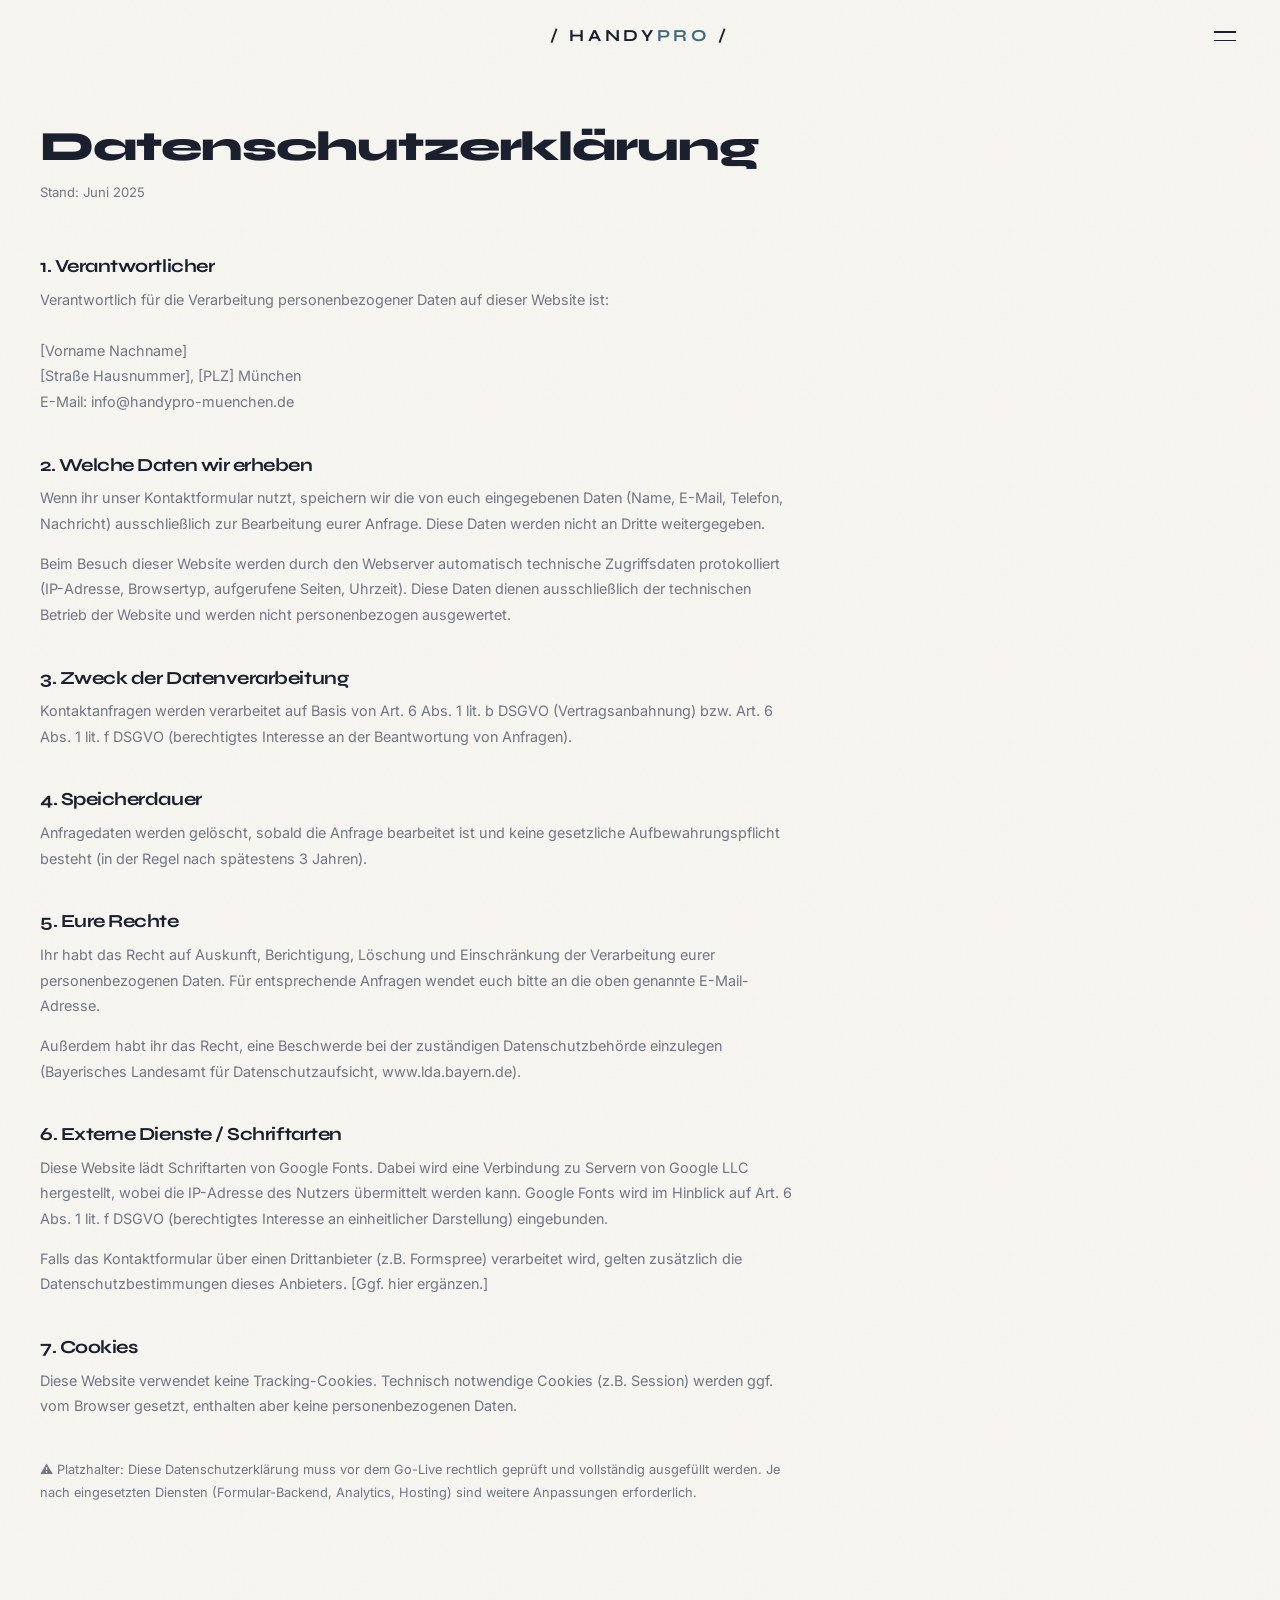
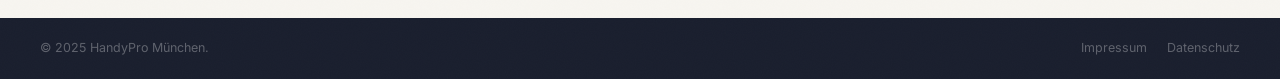
==== datenschutz.html @ 67d2ae9b "Initial commit: HandyPro München Website" ====
<!DOCTYPE html>
<html lang="de">
<head>
  <meta charset="UTF-8">
  <meta name="viewport" content="width=device-width, initial-scale=1.0">
  <title>Datenschutzerklärung – HandyPro München</title>
  <meta name="robots" content="noindex, follow">
  <link rel="canonical" href="https://handypro-muenchen.de/datenschutz.html">
  <link rel="preconnect" href="https://fonts.googleapis.com">
  <link rel="preconnect" href="https://fonts.gstatic.com" crossorigin>
  <link href="https://fonts.googleapis.com/css2?family=Syne:wght@400;600;700;800&family=Inter:wght@300;400;500;600&display=swap" rel="stylesheet">
  <link rel="stylesheet" href="css/style.css">
</head>
<body>

<header class="nav" id="nav">
  <div class="nav__bar">
    <a href="index.html" class="nav__logo">/ Handy<span>Pro</span> /</a>
    <button class="nav__toggle" id="navToggle" aria-label="Menü öffnen" aria-expanded="false">
      <span></span><span></span>
    </button>
  </div>
</header>

<nav class="nav__overlay" id="navOverlay" aria-hidden="true">
  <ul class="nav__overlay-list">
    <li><a href="index.html">Home</a></li>
    <li><a href="leistungen/umzugshilfe.html">Umzugshilfe</a></li>
    <li><a href="leistungen/entruempelung.html">Entrümpelung</a></li>
    <li><a href="leistungen/moebelmontage.html">Möbelmontage</a></li>
    <li><a href="ueber-uns.html">Über uns</a></li>
    <li><a href="kontakt.html">Kontakt</a></li>
  </ul>
  <div class="nav__overlay-contact">
    <a href="tel:+49XXXXXXXXX">+49 XXX XXXXXXXX</a>
    <a href="mailto:info@handypro-muenchen.de">info@handypro-muenchen.de</a>
  </div>
</nav>

<main>
  <div class="container">
    <div class="legal-content" style="padding-top: calc(var(--nav-h) + 52px);">

      <h1>Datenschutzerklärung</h1>
      <p class="updated">Stand: Juni 2025</p>

      <h2>1. Verantwortlicher</h2>
      <p>
        Verantwortlich für die Verarbeitung personenbezogener Daten auf dieser Website ist:<br><br>
        [Vorname Nachname]<br>
        [Straße Hausnummer], [PLZ] München<br>
        E-Mail: info@handypro-muenchen.de
      </p>

      <h2>2. Welche Daten wir erheben</h2>
      <p>
        Wenn ihr unser Kontaktformular nutzt, speichern wir die von euch eingegebenen Daten (Name, E-Mail, Telefon, Nachricht) ausschließlich zur Bearbeitung eurer Anfrage. Diese Daten werden nicht an Dritte weitergegeben.
      </p>
      <p>
        Beim Besuch dieser Website werden durch den Webserver automatisch technische Zugriffsdaten protokolliert (IP-Adresse, Browsertyp, aufgerufene Seiten, Uhrzeit). Diese Daten dienen ausschließlich der technischen Betrieb der Website und werden nicht personenbezogen ausgewertet.
      </p>

      <h2>3. Zweck der Datenverarbeitung</h2>
      <p>
        Kontaktanfragen werden verarbeitet auf Basis von Art. 6 Abs. 1 lit. b DSGVO (Vertragsanbahnung) bzw. Art. 6 Abs. 1 lit. f DSGVO (berechtigtes Interesse an der Beantwortung von Anfragen).
      </p>

      <h2>4. Speicherdauer</h2>
      <p>
        Anfragedaten werden gelöscht, sobald die Anfrage bearbeitet ist und keine gesetzliche Aufbewahrungspflicht besteht (in der Regel nach spätestens 3 Jahren).
      </p>

      <h2>5. Eure Rechte</h2>
      <p>
        Ihr habt das Recht auf Auskunft, Berichtigung, Löschung und Einschränkung der Verarbeitung eurer personenbezogenen Daten. Für entsprechende Anfragen wendet euch bitte an die oben genannte E-Mail-Adresse.
      </p>
      <p>
        Außerdem habt ihr das Recht, eine Beschwerde bei der zuständigen Datenschutzbehörde einzulegen (Bayerisches Landesamt für Datenschutzaufsicht, www.lda.bayern.de).
      </p>

      <h2>6. Externe Dienste / Schriftarten</h2>
      <p>
        Diese Website lädt Schriftarten von Google Fonts. Dabei wird eine Verbindung zu Servern von Google LLC hergestellt, wobei die IP-Adresse des Nutzers übermittelt werden kann. Google Fonts wird im Hinblick auf Art. 6 Abs. 1 lit. f DSGVO (berechtigtes Interesse an einheitlicher Darstellung) eingebunden.
      </p>
      <p>
        Falls das Kontaktformular über einen Drittanbieter (z.B. Formspree) verarbeitet wird, gelten zusätzlich die Datenschutzbestimmungen dieses Anbieters. [Ggf. hier ergänzen.]
      </p>

      <h2>7. Cookies</h2>
      <p>
        Diese Website verwendet keine Tracking-Cookies. Technisch notwendige Cookies (z.B. Session) werden ggf. vom Browser gesetzt, enthalten aber keine personenbezogenen Daten.
      </p>

      <p style="margin-top: 40px; font-size: .8rem; color: var(--text-muted);">
        ⚠️ Platzhalter: Diese Datenschutzerklärung muss vor dem Go-Live rechtlich geprüft und vollständig ausgefüllt werden. Je nach eingesetzten Diensten (Formular-Backend, Analytics, Hosting) sind weitere Anpassungen erforderlich.
      </p>

    </div>
  </div>
</main>

<footer class="footer">
  <div class="footer__bottom" style="border-top: none;">
    <div class="container">
      <p>© 2025 HandyPro München.</p>
      <nav><a href="impressum.html">Impressum</a><a href="datenschutz.html">Datenschutz</a></nav>
    </div>
  </div>
</footer>

<script src="js/main.js"></script>
</body>
</html>
---- css/style.css ----
@import url('https://fonts.googleapis.com/css2?family=Syne:wght@400;600;700;800&family=Inter:wght@300;400;500;600&display=swap');

:root {
  --bg:            #F7F5F0;
  --white:         #FFFFFF;
  --primary:       #3D6B7D;
  --primary-light: #B8D4DC;
  --primary-pale:  #EAF3F6;
  --accent:        #E8C4A0;
  --accent-dark:   #C8956A;
  --text:          #1A1F2E;
  --text-muted:    #717585;
  --border:        #E0DAD0;

  --font-head: 'Syne', sans-serif;
  --font-body: 'Inter', sans-serif;

  --max-w:  1200px;
  --nav-h:  72px;

  --r-s:  6px;
  --r-m:  12px;
  --r-l:  20px;
  --r-xl: 40px;

  --shadow-s: 0 2px 12px rgba(26,31,46,.05);
  --shadow-m: 0 6px 32px rgba(26,31,46,.09);
  --shadow-l: 0 16px 60px rgba(26,31,46,.12);

  --ease: cubic-bezier(.4,0,.2,1);
}

*, *::before, *::after { box-sizing: border-box; margin: 0; padding: 0; }

html { scroll-behavior: smooth; }

body {
  font-family: var(--font-body);
  background: var(--bg);
  color: var(--text);
  line-height: 1.65;
  -webkit-font-smoothing: antialiased;
}

img, svg { display: block; max-width: 100%; }
a { color: inherit; text-decoration: none; }
ul, ol { list-style: none; }
button { font-family: var(--font-body); }

/* ── Typography ────────────────────────────────────── */

h1, h2, h3, h4 {
  font-family: var(--font-head);
  line-height: 1.12;
  letter-spacing: -0.025em;
}

h1 { font-size: clamp(2.4rem, 6vw, 4.6rem); font-weight: 800; }
h2 { font-size: clamp(1.8rem, 4vw, 3rem);   font-weight: 700; }
h3 { font-size: clamp(1.15rem, 2.5vw, 1.5rem); font-weight: 700; }
h4 { font-size: 1rem; font-weight: 600; }

p { max-width: 68ch; }

/* ── Layout ────────────────────────────────────────── */

.container {
  width: min(var(--max-w), 100% - 2.5rem);
  margin-inline: auto;
}

.section        { padding-block: clamp(72px, 10vw, 128px); }
.section--sm    { padding-block: clamp(48px,  6vw,  80px); }
.section--dark  { background: var(--text); color: var(--white); }
.section--white { background: var(--white); }

/* ── Buttons ───────────────────────────────────────── */

.btn {
  display: inline-flex;
  align-items: center;
  gap: 8px;
  padding: 14px 28px;
  border-radius: var(--r-xl);
  font-size: .9rem;
  font-weight: 600;
  border: 2px solid transparent;
  cursor: pointer;
  transition: all .2s var(--ease);
  white-space: nowrap;
}

.btn--primary {
  background: var(--primary);
  color: var(--white);
  border-color: var(--primary);
}
.btn--primary:hover {
  background: #2d5566;
  border-color: #2d5566;
  transform: translateY(-1px);
  box-shadow: 0 8px 24px rgba(61,107,125,.28);
}

.btn--outline {
  background: transparent;
  color: var(--text);
  border-color: var(--border);
}
.btn--outline:hover {
  border-color: var(--primary);
  color: var(--primary);
  transform: translateY(-1px);
}

.btn--accent {
  background: var(--accent);
  color: var(--text);
  border-color: var(--accent);
}
.btn--accent:hover {
  background: var(--accent-dark);
  border-color: var(--accent-dark);
  transform: translateY(-1px);
}

.btn--lg { padding: 17px 36px; font-size: 1rem; }

/* ── Navigation ────────────────────────────────────── */

.nav {
  position: fixed;
  top: 0; left: 0; right: 0;
  z-index: 200;
  height: var(--nav-h);
}

.nav__bar {
  position: relative;
  display: flex;
  align-items: center;
  height: var(--nav-h);
  padding: 0 2rem;
  transition: background 0.4s, border-color 0.4s;
}

.nav.scrolled .nav__bar {
  background: rgba(247, 245, 240, 0.96);
  backdrop-filter: blur(14px);
  -webkit-backdrop-filter: blur(14px);
  border-bottom: 1px solid var(--border);
}

.nav.overlay-open .nav__bar {
  background: transparent !important;
  border-bottom-color: transparent !important;
  backdrop-filter: none !important;
}

/* Centered logo */
.nav__logo {
  position: absolute;
  left: 50%;
  transform: translateX(-50%);
  font-family: var(--font-head);
  font-size: 1.05rem;
  font-weight: 700;
  letter-spacing: 0.22em;
  text-transform: uppercase;
  color: var(--text);
  white-space: nowrap;
  transition: color 0.35s;
  z-index: 201;
}
.nav__logo span { color: var(--primary); }
.nav.overlay-open .nav__logo       { color: rgba(255,255,255,.85); }
.nav.overlay-open .nav__logo span  { color: rgba(255,255,255,.45); }

/* Hamburger — two clean lines */
.nav__toggle {
  display: flex;
  flex-direction: column;
  justify-content: center;
  gap: 7px;
  width: 40px;
  height: 40px;
  padding: 6px;
  background: none;
  border: none;
  cursor: pointer;
  margin-left: auto;
  position: relative;
  z-index: 201;
}
.nav__toggle span {
  display: block;
  width: 22px;
  height: 1.5px;
  background: var(--text);
  transition: all 0.35s var(--ease);
  transform-origin: center;
}
.nav.overlay-open .nav__toggle span         { background: rgba(255,255,255,.8); }
.nav__toggle.active span:nth-child(1)       { transform: translateY(4.25px) rotate(45deg); }
.nav__toggle.active span:nth-child(2)       { transform: translateY(-4.25px) rotate(-45deg); }

/* Fullscreen overlay */
.nav__overlay {
  position: fixed;
  inset: 0;
  z-index: 199;
  background: var(--text);
  display: flex;
  flex-direction: column;
  align-items: center;
  justify-content: center;
  opacity: 0;
  visibility: hidden;
  pointer-events: none;
  transition: opacity 0.5s var(--ease), visibility 0.5s;
}
.nav__overlay.open {
  opacity: 1;
  visibility: visible;
  pointer-events: auto;
}

.nav__overlay-list {
  display: flex;
  flex-direction: column;
  align-items: center;
  gap: 2px;
  margin-bottom: 48px;
}

.nav__overlay-list li { overflow: hidden; }

.nav__overlay-list a {
  display: block;
  font-family: var(--font-head);
  font-size: clamp(1.8rem, 4.5vw, 3.4rem);
  font-weight: 700;
  color: rgba(255,255,255,.55);
  letter-spacing: -0.025em;
  line-height: 1.35;
  text-align: center;
  transition: color 0.2s, letter-spacing 0.3s var(--ease);
  padding: 2px 0;
}
.nav__overlay-list a:hover {
  color: var(--white);
  letter-spacing: 0.005em;
}

.nav__overlay-contact {
  display: flex;
  flex-direction: column;
  align-items: center;
  gap: 8px;
  border-top: 1px solid rgba(255,255,255,.08);
  padding-top: 28px;
}
.nav__overlay-contact a {
  font-size: .82rem;
  color: rgba(255,255,255,.3);
  letter-spacing: 0.04em;
  transition: color 0.2s;
}
.nav__overlay-contact a:hover { color: rgba(255,255,255,.65); }

/* ── Hero ──────────────────────────────────────────── */

/* ── Hero Stage — volle Viewport-Höhe mit zentraler Illustration ── */

.hero-stage {
  height: 100vh;
  min-height: 560px;
  background: #ECEAE6;
  display: flex;
  flex-direction: column;
  align-items: center;
  justify-content: flex-end;
  position: relative;
  overflow: visible; /* Bild darf über die Schräge hinausragen */
  padding-top: var(--nav-h);
}

.hero-stage::after {
  content: '';
  position: absolute;
  bottom: -1px; left: 0; right: 0;
  height: 110px;
  background: var(--bg);
  clip-path: polygon(0 100%, 100% 38%, 100% 100%);
  pointer-events: none;
  z-index: 1;
}

.hero-stage__visual {
  width: min(900px, 88vw);
  animation: hp-fade 1.3s ease 0.4s both;
  position: relative;
  z-index: 3; /* über der Schräge (::after hat z-index: 1) */
  margin-bottom: -60px;
  will-change: transform;
}

.hero-stage__visual img {
  width: 100%;
  height: auto;
  display: block;
  user-select: none;
  -webkit-user-drag: none;
}

/* Scroll-Hinweis unten */
.hero-stage__hint {
  position: absolute;
  bottom: 40px;
  left: 50%;
  transform: translateX(-50%);
  display: flex;
  flex-direction: column;
  align-items: center;
  gap: 10px;
  z-index: 2;
}

.hero-stage__hint span {
  font-size: .6rem;
  letter-spacing: .28em;
  text-transform: uppercase;
  color: var(--text-muted);
  opacity: 0.45;
}

.hero-stage__hint-line {
  width: 1px;
  height: 36px;
  background: var(--text-muted);
  opacity: 0.22;
  transform-origin: top;
  animation: hint-scroll 2.2s ease-in-out infinite;
}

@keyframes hint-scroll {
  0%, 100% { transform: scaleY(1);   opacity: 0.22; }
  55%       { transform: scaleY(0.3); opacity: 0.06; }
}

/* ── Hero Content — Text erscheint beim Scrollen ── */

.hero-content {
  background: var(--bg);
  padding: clamp(88px, 12vw, 148px) 0 clamp(72px, 8vw, 112px);
}

.hero-content .container { max-width: 860px; }

/* Kompatibilität: hero__content und hero__inner nicht mehr genutzt */
.hero__inner  { display: block; }
.hero__content { display: block; }

.hero__label {
  display: inline-block;
  font-size: .72rem;
  font-weight: 600;
  letter-spacing: .18em;
  text-transform: uppercase;
  color: var(--text-muted);
  margin-bottom: 28px;
}

.hero__headline {
  margin-bottom: 24px;
  letter-spacing: -0.03em;
}
.hero__headline em {
  font-style: normal;
  color: var(--primary);
  opacity: .85;
}

.hero__sub {
  font-size: 1.1rem;
  color: var(--text-muted);
  line-height: 1.7;
  margin-bottom: 44px;
}

.hero__actions {
  display: flex;
  flex-wrap: wrap;
  gap: 12px;
  margin-bottom: 52px;
}

.hero__trust {
  display: flex;
  flex-wrap: wrap;
  gap: 20px;
}

.hero__trust-item {
  display: flex;
  align-items: center;
  gap: 8px;
  font-size: .83rem;
  color: var(--text-muted);
  font-weight: 500;
}
.hero__trust-item::before {
  content: '✓';
  display: flex; align-items: center; justify-content: center;
  width: 20px; height: 20px;
  background: var(--primary-pale);
  color: var(--primary);
  border-radius: 50%;
  font-size: .65rem;
  font-weight: 800;
  flex-shrink: 0;
}

.hero__visual {
  flex: 0 0 440px;
  width: 440px;
}

/* ── Section headers ───────────────────────────────── */

.label {
  display: inline-block;
  font-size: .72rem;
  font-weight: 700;
  letter-spacing: .12em;
  text-transform: uppercase;
  color: var(--primary);
  margin-bottom: 12px;
}

/* Weaintplastic-Stil: großer gesperrter Abschnittstitel */
.display-title {
  font-family: var(--font-head);
  font-size: clamp(1.5rem, 4vw, 2.6rem);
  font-weight: 800;
  letter-spacing: 0.28em;
  text-transform: uppercase;
  text-align: center;
  color: var(--text);
  margin-bottom: 20px;
}

.display-rule {
  width: 36px;
  height: 1px;
  background: var(--text);
  opacity: 0.2;
  margin: 0 auto 48px;
}

.section-header { margin-bottom: 56px; }
.section-header h2 { margin-bottom: 14px; }
.section-header p {
  font-size: 1.05rem;
  color: var(--text-muted);
}
.section-header--centered { text-align: center; }
.section-header--centered p { margin-inline: auto; }

/* ── Services Row (weaintplastic-Stil) ───────────────── */

.services-row {
  display: flex;
  justify-content: center;
  align-items: flex-start;
  gap: clamp(28px, 6vw, 88px);
  flex-wrap: wrap;
}

.service-item {
  display: flex;
  flex-direction: column;
  align-items: center;
  gap: 18px;
  text-decoration: none;
  color: var(--text);
  position: relative;
  padding-bottom: 6px;
}

.service-item::after {
  content: '';
  position: absolute;
  bottom: 0;
  left: 50%;
  width: 20px;
  height: 1px;
  background: var(--text);
  transform: translateX(-50%) scaleX(0);
  transform-origin: center;
  transition: transform 0.3s var(--ease);
}
.service-item:hover::after { transform: translateX(-50%) scaleX(1); }

.service-item__icon {
  width: 48px; height: 48px;
  display: flex; align-items: center; justify-content: center;
  color: var(--text);
  opacity: 0.65;
  position: relative;
  overflow: hidden;
  transition: opacity 0.25s, transform 0.4s cubic-bezier(0.34, 1.56, 0.64, 1);
}

/* Glanz-Effekt */
.service-item__icon::before {
  content: '';
  position: absolute;
  top: -20%;
  left: -80%;
  width: 45%;
  height: 140%;
  background: linear-gradient(
    105deg,
    transparent 30%,
    rgba(255,255,255,0.55) 50%,
    transparent 70%
  );
  transform: skewX(-15deg);
  transition: left 0.55s ease;
  pointer-events: none;
  z-index: 2;
}

.service-item__icon svg { width: 44px; height: 44px; position: relative; z-index: 1; }

.service-item:hover .service-item__icon {
  opacity: 1;
  transform: scale(1.28);
}

.service-item:hover .service-item__icon::before {
  left: 140%;
}

/* Mobile: automatischer Shimmer da kein Hover existiert */
@keyframes auto-shimmer {
  0%, 60%, 100% { left: -80%; }
  30%           { left: 140%; }
}

@media (hover: none) {
  .service-item__icon::before {
    animation: auto-shimmer 3s ease infinite;
  }
  .service-item:nth-child(1) .service-item__icon::before { animation-delay: 0s; }
  .service-item:nth-child(2) .service-item__icon::before { animation-delay: 0.5s; }
  .service-item:nth-child(3) .service-item__icon::before { animation-delay: 1s; }
  .service-item:nth-child(4) .service-item__icon::before { animation-delay: 1.5s; }
  .service-item:nth-child(5) .service-item__icon::before { animation-delay: 2s; }
}


.service-item__name {
  font-family: var(--font-head);
  font-size: .82rem;
  font-weight: 700;
  letter-spacing: 0.04em;
  text-align: center;
  white-space: nowrap;
}


/* ── Features / Why us ─────────────────────────────── */

.features-grid {
  display: grid;
  grid-template-columns: repeat(auto-fit, minmax(220px, 1fr));
  gap: 0;
}

.feature {
  display: flex;
  flex-direction: column;
  gap: 12px;
  padding: 32px 32px 32px 0;
  border-top: 1px solid var(--border);
}

.feature__num {
  font-family: var(--font-head);
  font-size: .7rem;
  font-weight: 700;
  letter-spacing: .12em;
  color: var(--text-muted);
  opacity: 0.5;
}

.feature__title {
  font-family: var(--font-head);
  font-size: 1rem;
  font-weight: 700;
  letter-spacing: -0.01em;
}

.feature__text {
  font-size: .875rem;
  color: var(--text-muted);
  line-height: 1.7;
  max-width: none;
}

/* ── Steps ─────────────────────────────────────────── */

.steps-grid {
  display: grid;
  grid-template-columns: repeat(auto-fit, minmax(220px, 1fr));
  gap: 40px;
  padding-top: 16px;
}

.step__num {
  font-family: var(--font-head);
  font-size: 3.6rem;
  font-weight: 800;
  color: rgba(255,255,255,.1);
  line-height: 1;
  margin-bottom: 4px;
}

.step__title {
  font-family: var(--font-head);
  font-size: 1.05rem;
  font-weight: 700;
  color: var(--white);
  margin-bottom: 8px;
}

.step__text {
  font-size: .875rem;
  color: rgba(255,255,255,.6);
  max-width: none;
}

/* ── Testimonials ──────────────────────────────────── */

.testimonials-grid {
  display: grid;
  grid-template-columns: repeat(auto-fit, minmax(280px, 1fr));
  gap: 24px;
}

.testimonial {
  background: var(--white);
  border: 1px solid var(--border);
  border-radius: var(--r-l);
  padding: 32px;
}

.testimonial__stars {
  color: #F5A623;
  font-size: .95rem;
  margin-bottom: 14px;
  letter-spacing: 2px;
}

.testimonial__text {
  font-size: .925rem;
  color: var(--text);
  line-height: 1.72;
  font-style: italic;
  margin-bottom: 24px;
  max-width: none;
}

.testimonial__author {
  display: flex;
  align-items: center;
  gap: 12px;
}

.testimonial__avatar {
  width: 42px; height: 42px;
  border-radius: 50%;
  background: var(--primary-pale);
  color: var(--primary);
  font-family: var(--font-head);
  font-weight: 800;
  font-size: .875rem;
  display: flex; align-items: center; justify-content: center;
  flex-shrink: 0;
}

.testimonial__name  { font-weight: 600; font-size: .875rem; }
.testimonial__where { font-size: .78rem; color: var(--text-muted); }

/* ── CTA Banner ────────────────────────────────────── */

.cta-banner {
  background: var(--accent);
}

.cta-banner__inner {
  display: flex;
  flex-direction: column;
  align-items: center;
  text-align: center;
}

.cta-banner h2  { margin-bottom: 14px; }
.cta-banner p   { color: var(--text-muted); margin-bottom: 36px; font-size: 1.05rem; }

/* ── Page hero (subpages) ──────────────────────────── */

.page-hero {
  padding-top: calc(var(--nav-h) + 52px);
  padding-bottom: 60px;
  background: var(--white);
  border-bottom: 1px solid var(--border);
}

.breadcrumb {
  display: flex;
  align-items: center;
  gap: 8px;
  font-size: .78rem;
  color: var(--text-muted);
  margin-bottom: 22px;
}
.breadcrumb a { transition: color .15s; }
.breadcrumb a:hover { color: var(--primary); }
.breadcrumb__sep { opacity: .4; font-size: .7rem; }

.page-hero__icon {
  font-size: 2.2rem;
  margin-bottom: 18px;
}

.page-hero h1 { margin-bottom: 16px; }

.page-hero__sub {
  font-size: 1.1rem;
  color: var(--text-muted);
  max-width: 58ch;
}

/* ── Content layout (subpages) ─────────────────────── */

.content-grid {
  display: grid;
  grid-template-columns: 1fr 340px;
  gap: 72px;
  align-items: start;
}

.content-aside {
  position: sticky;
  top: calc(var(--nav-h) + 24px);
}

.aside-card {
  background: var(--primary-pale);
  border: 1px solid var(--primary-light);
  border-radius: var(--r-l);
  padding: 32px;
}
.aside-card h3 { font-size: 1.05rem; margin-bottom: 14px; }
.aside-card p  { font-size: .875rem; color: var(--text-muted); margin-bottom: 22px; max-width: none; }

/* Checklists */
.checklist {
  display: flex;
  flex-direction: column;
  gap: 12px;
  margin-top: 8px;
}

.checklist li {
  display: flex;
  align-items: flex-start;
  gap: 12px;
  font-size: .9rem;
  line-height: 1.55;
}
.checklist li::before {
  content: '✓';
  display: flex; align-items: center; justify-content: center;
  width: 22px; height: 22px;
  background: var(--primary-pale);
  color: var(--primary);
  border-radius: 50%;
  font-size: .65rem;
  font-weight: 800;
  flex-shrink: 0;
  margin-top: 1px;
}

/* Rich content blocks */
.content-block { max-width: 680px; }
.content-block + .content-block { margin-top: 52px; }
.content-block h2 { margin-bottom: 16px; }
.content-block h3 { font-size: 1.15rem; margin-bottom: 10px; }
.content-block p  { color: var(--text-muted); margin-bottom: 18px; }

/* ── FAQ ───────────────────────────────────────────── */

.faq-list {
  border: 1px solid var(--border);
  border-radius: var(--r-l);
  overflow: hidden;
  max-width: 760px;
}

.faq-item { border-bottom: 1px solid var(--border); }
.faq-item:last-child { border-bottom: none; }

.faq-item__q {
  width: 100%;
  display: flex;
  align-items: center;
  justify-content: space-between;
  gap: 16px;
  padding: 20px 24px;
  background: none;
  border: none;
  cursor: pointer;
  text-align: left;
  font-size: .9rem;
  font-weight: 600;
  color: var(--text);
  transition: background .15s;
}
.faq-item__q:hover { background: var(--bg); }

.faq-item__plus {
  flex-shrink: 0;
  width: 24px; height: 24px;
  display: flex; align-items: center; justify-content: center;
  background: var(--border);
  border-radius: 50%;
  font-size: 1rem;
  color: var(--text-muted);
  transition: transform .2s var(--ease), background .2s, color .2s;
}
.faq-item.open .faq-item__plus {
  transform: rotate(45deg);
  background: var(--primary);
  color: var(--white);
}

.faq-item__a {
  max-height: 0;
  overflow: hidden;
  transition: max-height .32s var(--ease);
}
.faq-item.open .faq-item__a { max-height: 500px; }

.faq-item__a p {
  padding: 0 24px 22px;
  font-size: .875rem;
  color: var(--text-muted);
  line-height: 1.72;
  max-width: none;
}

/* ── Contact page ──────────────────────────────────── */

.contact-grid {
  display: grid;
  grid-template-columns: 1fr 380px;
  gap: 80px;
  align-items: start;
}

.contact-form {
  background: var(--white);
  border: 1px solid var(--border);
  border-radius: var(--r-xl);
  padding: 48px;
}
.contact-form h2    { margin-bottom: 8px; }
.contact-form > p   { color: var(--text-muted); margin-bottom: 36px; }

.form-group { margin-bottom: 20px; }

.form-group label {
  display: block;
  font-size: .8rem;
  font-weight: 600;
  color: var(--text);
  margin-bottom: 7px;
  letter-spacing: .01em;
}

.form-group input,
.form-group select,
.form-group textarea {
  width: 100%;
  padding: 13px 16px;
  border: 1.5px solid var(--border);
  border-radius: var(--r-m);
  font-family: var(--font-body);
  font-size: .9rem;
  color: var(--text);
  background: var(--bg);
  outline: none;
  transition: border-color .2s, background .2s;
}
.form-group input:focus,
.form-group select:focus,
.form-group textarea:focus {
  border-color: var(--primary);
  background: var(--white);
}
.form-group textarea { resize: vertical; min-height: 120px; }

.form-row {
  display: grid;
  grid-template-columns: 1fr 1fr;
  gap: 16px;
}

.form-note {
  font-size: .78rem;
  color: var(--text-muted);
  margin-top: 14px;
}

.contact-info { padding-top: 8px; }
.contact-info h3 { font-size: 1.3rem; margin-bottom: 28px; }

.contact-item {
  display: flex;
  gap: 16px;
  margin-bottom: 26px;
}

.contact-item__icon {
  width: 44px; height: 44px;
  background: var(--primary-pale);
  border-radius: var(--r-m);
  display: flex; align-items: center; justify-content: center;
  font-size: 1.1rem;
  flex-shrink: 0;
}

.contact-item__label {
  font-size: .72rem;
  font-weight: 700;
  text-transform: uppercase;
  letter-spacing: .06em;
  color: var(--text-muted);
  margin-bottom: 4px;
}

.contact-item__value { font-weight: 500; font-size: .95rem; }
.contact-item__value a { color: var(--primary); transition: color .15s; }
.contact-item__value a:hover { color: var(--text); }

/* ── Über uns ──────────────────────────────────────── */

.team-grid {
  display: grid;
  grid-template-columns: repeat(auto-fit, minmax(280px, 1fr));
  gap: 28px;
}

.team-card {
  background: var(--white);
  border: 1px solid var(--border);
  border-radius: var(--r-l);
  padding: 40px 32px;
  text-align: center;
}

.team-card__avatar {
  width: 80px; height: 80px;
  border-radius: 50%;
  background: var(--primary-pale);
  color: var(--primary);
  font-family: var(--font-head);
  font-weight: 800;
  font-size: 1.8rem;
  display: flex; align-items: center; justify-content: center;
  margin: 0 auto 20px;
}

.team-card__name { font-size: 1.15rem; font-weight: 700; margin-bottom: 6px; }
.team-card__role { font-size: .82rem; color: var(--primary); font-weight: 600; margin-bottom: 16px; }
.team-card__bio  { font-size: .875rem; color: var(--text-muted); line-height: 1.65; max-width: none; }

/* ── Footer ────────────────────────────────────────── */

.footer {
  background: var(--text);
  color: rgba(255,255,255,.65);
}

.footer__inner {
  display: grid;
  grid-template-columns: 2fr 1fr 1fr 1fr;
  gap: 48px;
  padding-block: 72px;
}

.footer__logo {
  font-family: var(--font-head);
  font-size: 1.5rem;
  font-weight: 800;
  color: var(--white);
  letter-spacing: -0.03em;
  display: inline-block;
  margin-bottom: 14px;
}
.footer__logo span { color: var(--primary-light); }

.footer__tagline {
  font-size: .875rem;
  line-height: 1.65;
  margin-bottom: 24px;
  max-width: 28ch;
}

.footer__col h4 {
  font-family: var(--font-head);
  font-size: .72rem;
  font-weight: 700;
  letter-spacing: .1em;
  text-transform: uppercase;
  color: rgba(255,255,255,.3);
  margin-bottom: 16px;
}

.footer__col ul {
  display: flex;
  flex-direction: column;
  gap: 10px;
}

.footer__col a {
  font-size: .85rem;
  color: rgba(255,255,255,.55);
  transition: color .15s;
}
.footer__col a:hover { color: var(--white); }

.footer__bottom {
  border-top: 1px solid rgba(255,255,255,.07);
  padding-block: 20px;
}

.footer__bottom .container {
  display: flex;
  align-items: center;
  justify-content: space-between;
  flex-wrap: wrap;
  gap: 12px;
}

.footer__bottom p,
.footer__bottom a {
  font-size: .78rem;
  color: rgba(255,255,255,.3);
}
.footer__bottom nav { display: flex; gap: 20px; }
.footer__bottom a:hover { color: rgba(255,255,255,.6); }

/* ── Legal pages ───────────────────────────────────── */

.legal-content {
  max-width: 760px;
  padding-block: clamp(64px, 8vw, 100px);
}
.legal-content h1 {
  font-size: clamp(1.8rem, 4vw, 2.6rem);
  margin-bottom: 10px;
}
.legal-content .updated {
  font-size: .82rem;
  color: var(--text-muted);
  margin-bottom: 52px;
}
.legal-content h2 {
  font-size: 1.15rem;
  margin-top: 40px;
  margin-bottom: 10px;
}
.legal-content p {
  font-size: .9rem;
  color: var(--text-muted);
  line-height: 1.78;
  margin-bottom: 14px;
  max-width: none;
}

/* ── Responsive ────────────────────────────────────── */

@media (max-width: 1024px) {
  .hero-stage__visual { width: min(700px, 92vw); margin-bottom: -30px; }
  .content-grid  { grid-template-columns: 1fr; }
  .content-aside { position: static; }
  .contact-grid  { grid-template-columns: 1fr; }
  .footer__inner { grid-template-columns: 1fr 1fr; gap: 36px; }
}

@media (max-width: 768px) {
  /* Hero Mobile: Bild groß, mittig positioniert */
  .hero-stage { justify-content: center; }
  .hero-stage__visual { width: 96vw; margin-bottom: 0; margin-top: 20px; }

  .hero__label  { margin-inline: auto; }
  .hero__trust  { justify-content: center; }
  .hero__actions { justify-content: center; flex-direction: column; align-items: stretch; }

  /* Services auf Mobile: eine Spalte wie weaintplastic */
  .services-row { flex-direction: column; align-items: center; gap: 36px; }
  .service-item__name { white-space: normal; font-size: .85rem; letter-spacing: .06em; }

  .contact-form  { padding: 28px; }
  .form-row      { grid-template-columns: 1fr; }
  .footer__inner { grid-template-columns: 1fr; gap: 32px; }
}

@media (max-width: 640px) {
  .cta-banner .btn { width: 100%; justify-content: center; }
}

/* ═══════════════════════════════════════════════════
   JS-ENHANCED LAYER
   ═══════════════════════════════════════════════════ */

/* ── Page Overlay Transition ──────────────────────── */

.page-overlay {
  position: fixed;
  inset: 0;
  z-index: 9999;
  background: var(--text);
  transform-origin: bottom center;
  pointer-events: none;
  transition: transform 0.85s cubic-bezier(0.76, 0, 0.24, 1);
}

.page-overlay.is-revealed {
  transform: scaleY(0);
  transform-origin: top center;
}

/* ── Custom Cursor ────────────────────────────────── */

.cursor-dot,
.cursor-ring {
  position: fixed;
  top: 0; left: 0;
  pointer-events: none;
  z-index: 9998;
  border-radius: 50%;
  opacity: 0;
  transition: opacity 0.3s, width 0.3s var(--ease), height 0.3s var(--ease),
              background 0.25s, border-color 0.25s;
  will-change: transform;
}

.cursor-dot {
  width: 7px;
  height: 7px;
  background: var(--primary);
  margin-left: -3.5px;
  margin-top: -3.5px;
  transition: opacity 0.2s, transform 0.1s;
}

.cursor-ring {
  width: 36px;
  height: 36px;
  border: 1.5px solid var(--primary);
  margin-left: -18px;
  margin-top: -18px;
}

.cursor-ring.is-hover {
  width: 56px;
  height: 56px;
  margin-left: -28px;
  margin-top: -28px;
  background: rgba(61, 107, 125, 0.07);
  border-color: var(--primary);
}

.cursor-ring.is-dark {
  border-color: rgba(255,255,255,.6);
}

/* ── Hero Entrance Sequence ───────────────────────── */

@keyframes hp-up {
  from { opacity: 0; transform: translateY(30px); }
  to   { opacity: 1; transform: translateY(0);    }
}

@keyframes hp-fade {
  from { opacity: 0; }
  to   { opacity: 1; }
}

/* Hero-Text-Elemente: Stagger-Delays für den Scroll-Reveal */
.hero__label    { --stagger: 0; }
.hero__headline { --stagger: 1; }
.hero__sub      { --stagger: 2; }
.hero__actions  { --stagger: 3; }
.hero__trust    { --stagger: 4; }

/* ── Scroll Reveal ────────────────────────────────── */

.reveal {
  opacity: 0;
  transform: translateY(36px);
  transition:
    opacity  0.7s var(--ease),
    transform 0.7s var(--ease);
  transition-delay: calc(var(--stagger, 0) * 110ms);
}

.reveal.is-visible {
  opacity: 1;
  transform: translateY(0);
}

/* ── Split Text ───────────────────────────────────── */

.anim-wrap {
  display: inline-block;
  overflow: hidden;
  vertical-align: bottom;
  line-height: 1.2;
}

.anim-word {
  display: inline-block;
  transform: translateY(105%);
  opacity: 0;
  transition: transform 0.65s var(--ease), opacity 0.65s var(--ease);
}

.anim-word.is-visible {
  transform: translateY(0);
  opacity: 1;
}

/* ── Marquee ──────────────────────────────────────── */

.marquee {
  overflow: hidden;
  background: var(--primary);
  padding: 14px 0;
  border-top: 1px solid rgba(255,255,255,.06);
  border-bottom: 1px solid rgba(255,255,255,.06);
}

.marquee__track {
  display: flex;
  width: max-content;
  animation: marquee-scroll 28s linear infinite;
}

.marquee__item {
  display: flex;
  align-items: center;
  gap: 0;
  white-space: nowrap;
}

.marquee__item span {
  font-family: var(--font-head);
  font-size: .7rem;
  font-weight: 700;
  letter-spacing: .14em;
  text-transform: uppercase;
  color: rgba(255,255,255,.55);
  padding: 0 20px;
}

.marquee__item .sep {
  color: rgba(255,255,255,.18);
  padding: 0 4px;
  font-size: .8rem;
}

@keyframes marquee-scroll {
  from { transform: translateX(0); }
  to   { transform: translateX(-50%); }
}

/* ── Magnetic Buttons ─────────────────────────────── */

.btn {
  /* ensure JS transform doesn't fight CSS transition */
  will-change: transform;
}

/* ── Grain Texture ────────────────────────────────── */

body::after {
  content: '';
  position: fixed;
  inset: -200%;
  width: 500%;
  height: 500%;
  pointer-events: none;
  z-index: 9990;
  opacity: 0.018;
  background-image:
    url("data:image/svg+xml,%3Csvg viewBox='0 0 256 256' xmlns='http://www.w3.org/2000/svg'%3E%3Cfilter id='n'%3E%3CfeTurbulence type='fractalNoise' baseFrequency='0.9' numOctaves='4' stitchTiles='stitch'/%3E%3C/filter%3E%3Crect width='100%25' height='100%25' filter='url(%23n)'/%3E%3C/svg%3E");
  background-size: 256px 256px;
  animation: grain-shift 0.35s steps(2) infinite;
}

@keyframes grain-shift {
  0%   { transform: translate(0, 0); }
  25%  { transform: translate(-3%, -4%); }
  50%  { transform: translate(2%, 3%); }
  75%  { transform: translate(-4%, 2%); }
  100% { transform: translate(3%, -3%); }
}

/* ── Section label line ───────────────────────────── */

.label::before {
  content: '—';
  margin-right: 8px;
  opacity: 0.4;
}

/* ── Enhanced link underline ──────────────────────── */

.nav__link {
  position: relative;
}

.nav__link::after {
  content: '';
  position: absolute;
  bottom: 4px;
  left: 14px;
  right: 14px;
  height: 1px;
  background: var(--primary);
  transform: scaleX(0);
  transform-origin: right;
  transition: transform 0.28s var(--ease);
}

.nav__link:hover::after,
.nav__link.active::after {
  transform: scaleX(1);
  transform-origin: left;
}

/* Hide cursor elements on touch */
@media (hover: none) {
  .cursor-dot, .cursor-ring { display: none; }
}
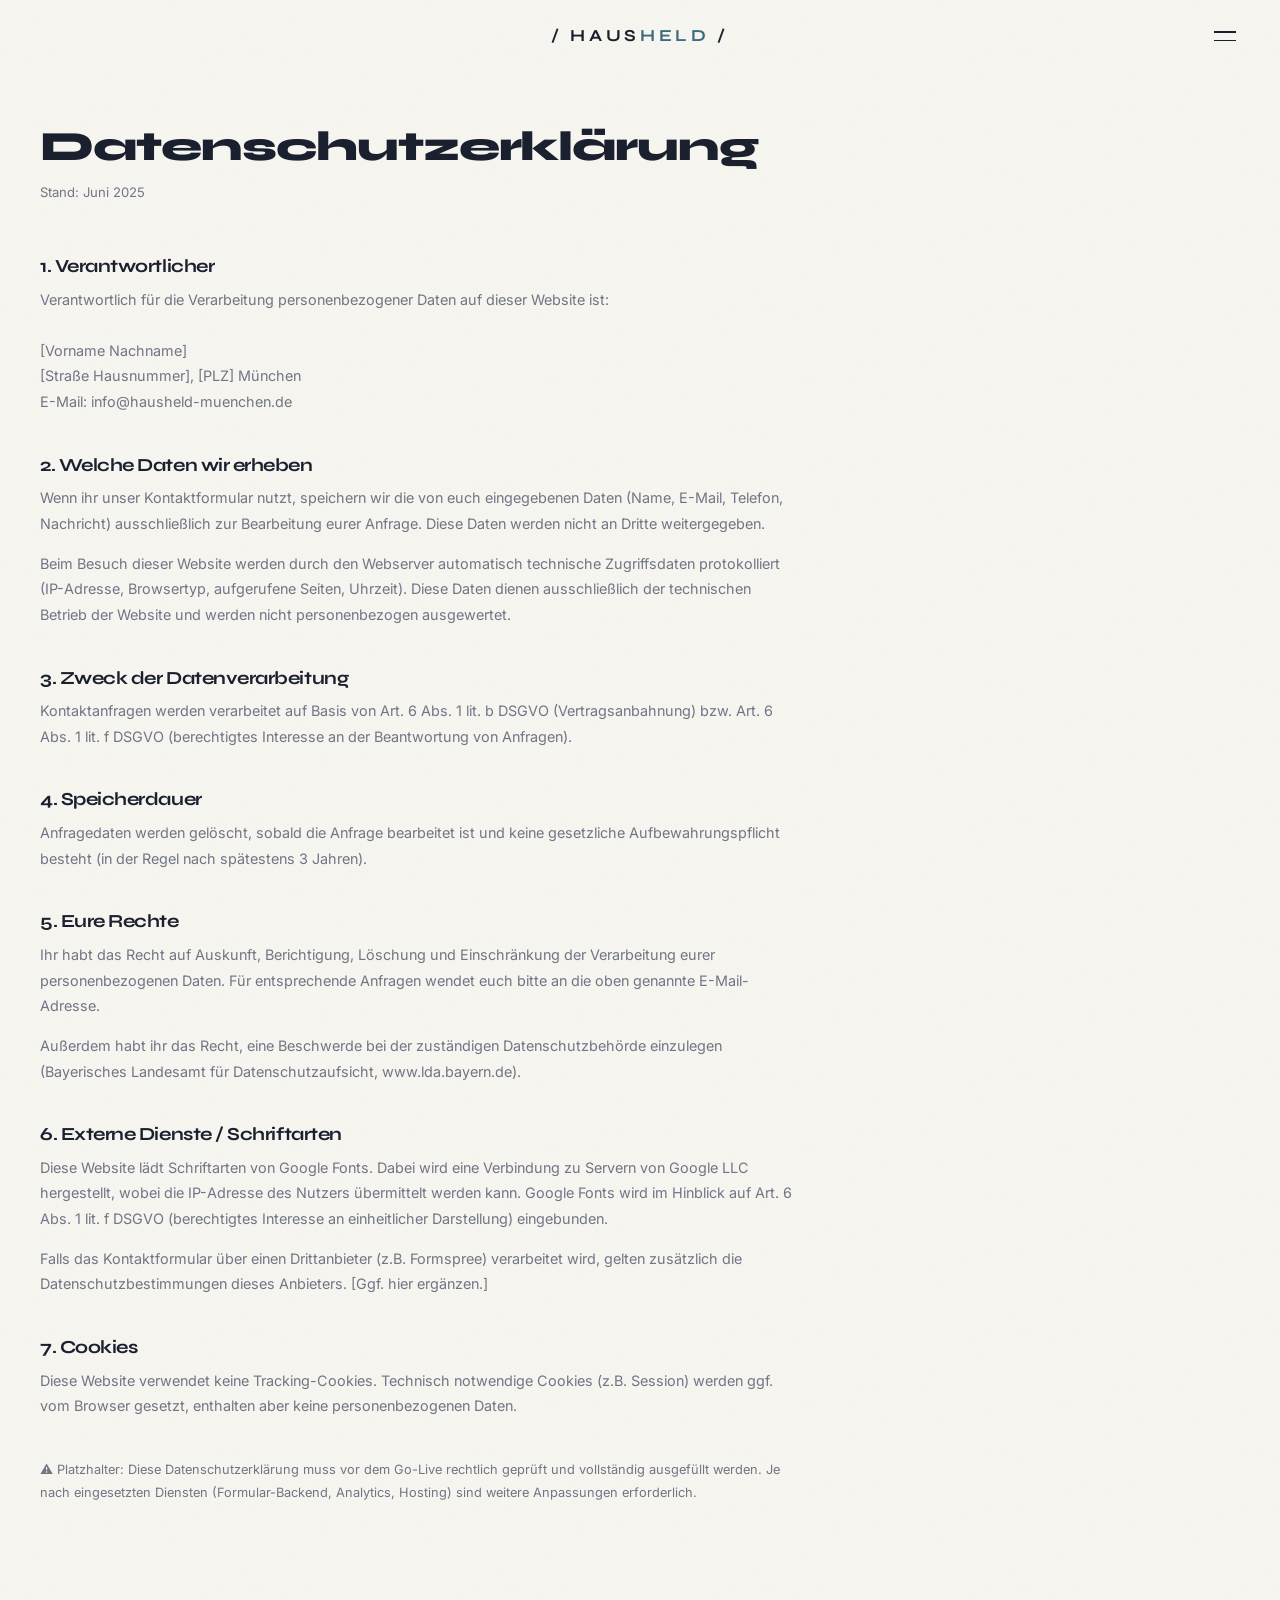
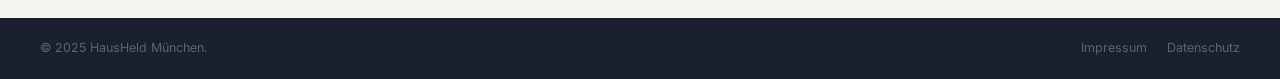
==== commit 102a068e: "Rebrand from HandyPro to HausHeld across all pages Co-Authored-By: Claude Sonnet 4.6 <noreply@anthro" ====
--- a/datenschutz.html
+++ b/datenschutz.html
@@ -3,9 +3,9 @@
 <head>
   <meta charset="UTF-8">
   <meta name="viewport" content="width=device-width, initial-scale=1.0">
-  <title>Datenschutzerklärung – HandyPro München</title>
+  <title>Datenschutzerklärung – HausHeld München</title>
   <meta name="robots" content="noindex, follow">
-  <link rel="canonical" href="https://handypro-muenchen.de/datenschutz.html">
+  <link rel="canonical" href="https://hausheld-muenchen.de/datenschutz.html">
   <link rel="preconnect" href="https://fonts.googleapis.com">
   <link rel="preconnect" href="https://fonts.gstatic.com" crossorigin>
   <link href="https://fonts.googleapis.com/css2?family=Syne:wght@400;600;700;800&family=Inter:wght@300;400;500;600&display=swap" rel="stylesheet">
@@ -15,7 +15,7 @@
 
 <header class="nav" id="nav">
   <div class="nav__bar">
-    <a href="index.html" class="nav__logo">/ Handy<span>Pro</span> /</a>
+    <a href="index.html" class="nav__logo">/ Haus<span>Held</span> /</a>
     <button class="nav__toggle" id="navToggle" aria-label="Menü öffnen" aria-expanded="false">
       <span></span><span></span>
     </button>
@@ -33,7 +33,7 @@
   </ul>
   <div class="nav__overlay-contact">
     <a href="tel:+49XXXXXXXXX">+49 XXX XXXXXXXX</a>
-    <a href="mailto:info@handypro-muenchen.de">info@handypro-muenchen.de</a>
+    <a href="mailto:info@hausheld-muenchen.de">info@hausheld-muenchen.de</a>
   </div>
 </nav>
 
@@ -49,7 +49,7 @@
         Verantwortlich für die Verarbeitung personenbezogener Daten auf dieser Website ist:<br><br>
         [Vorname Nachname]<br>
         [Straße Hausnummer], [PLZ] München<br>
-        E-Mail: info@handypro-muenchen.de
+        E-Mail: info@hausheld-muenchen.de
       </p>
 
       <h2>2. Welche Daten wir erheben</h2>
@@ -102,7 +102,7 @@
 <footer class="footer">
   <div class="footer__bottom" style="border-top: none;">
     <div class="container">
-      <p>© 2025 HandyPro München.</p>
+      <p>© 2025 HausHeld München.</p>
       <nav><a href="impressum.html">Impressum</a><a href="datenschutz.html">Datenschutz</a></nav>
     </div>
   </div>
--- a/css/style.css
+++ b/css/style.css
@@ -55,7 +55,7 @@
   letter-spacing: -0.025em;
 }
 
-h1 { font-size: clamp(2.4rem, 6vw, 4.6rem); font-weight: 800; }
+h1 { font-size: clamp(1.9rem, 6vw, 4.6rem); font-weight: 800; overflow-wrap: break-word; hyphens: auto; }
 h2 { font-size: clamp(1.8rem, 4vw, 3rem);   font-weight: 700; }
 h3 { font-size: clamp(1.15rem, 2.5vw, 1.5rem); font-weight: 700; }
 h4 { font-size: 1rem; font-weight: 600; }
@@ -79,44 +79,56 @@
 .btn {
   display: inline-flex;
   align-items: center;
-  gap: 8px;
-  padding: 14px 28px;
-  border-radius: var(--r-xl);
-  font-size: .9rem;
-  font-weight: 600;
-  border: 2px solid transparent;
+  gap: 10px;
+  padding: 15px 30px;
+  border-radius: 2px;            /* scharf, kein Pill */
+  font-family: var(--font-head);
+  font-size: .72rem;
+  font-weight: 700;
+  letter-spacing: .12em;
+  text-transform: uppercase;
+  border: 1.5px solid transparent;
   cursor: pointer;
-  transition: all .2s var(--ease);
+  transition: color .25s var(--ease), border-color .25s var(--ease);
   white-space: nowrap;
-}
+  position: relative;
+  overflow: hidden;
+  will-change: transform;
+}
+
+/* Fill-Animation von links */
+.btn::before {
+  content: '';
+  position: absolute;
+  inset: 0;
+  transform: scaleX(0);
+  transform-origin: left center;
+  transition: transform 0.38s cubic-bezier(0.4,0,0.2,1);
+  z-index: 0;
+}
+.btn:hover::before  { transform: scaleX(1); }
+.btn > *            { position: relative; z-index: 1; }
 
 .btn--primary {
-  background: var(--primary);
+  background: var(--text);
   color: var(--white);
-  border-color: var(--primary);
-}
-.btn--primary:hover {
-  background: #2d5566;
-  border-color: #2d5566;
-  transform: translateY(-1px);
-  box-shadow: 0 8px 24px rgba(61,107,125,.28);
-}
+  border-color: var(--text);
+}
+.btn--primary::before { background: var(--primary); }
+.btn--primary:hover   { color: var(--white); border-color: var(--primary); }
 
 .btn--outline {
   background: transparent;
   color: var(--text);
-  border-color: var(--border);
-}
-.btn--outline:hover {
-  border-color: var(--primary);
-  color: var(--primary);
-  transform: translateY(-1px);
-}
+  border-color: var(--text);
+}
+.btn--outline::before { background: var(--text); }
+.btn--outline:hover   { color: var(--white); }
 
 .btn--accent {
-  background: var(--accent);
-  color: var(--text);
-  border-color: var(--accent);
+  background: var(--text);
+  color: var(--white);
+  border-color: var(--text);
 }
 .btn--accent:hover {
   background: var(--accent-dark);
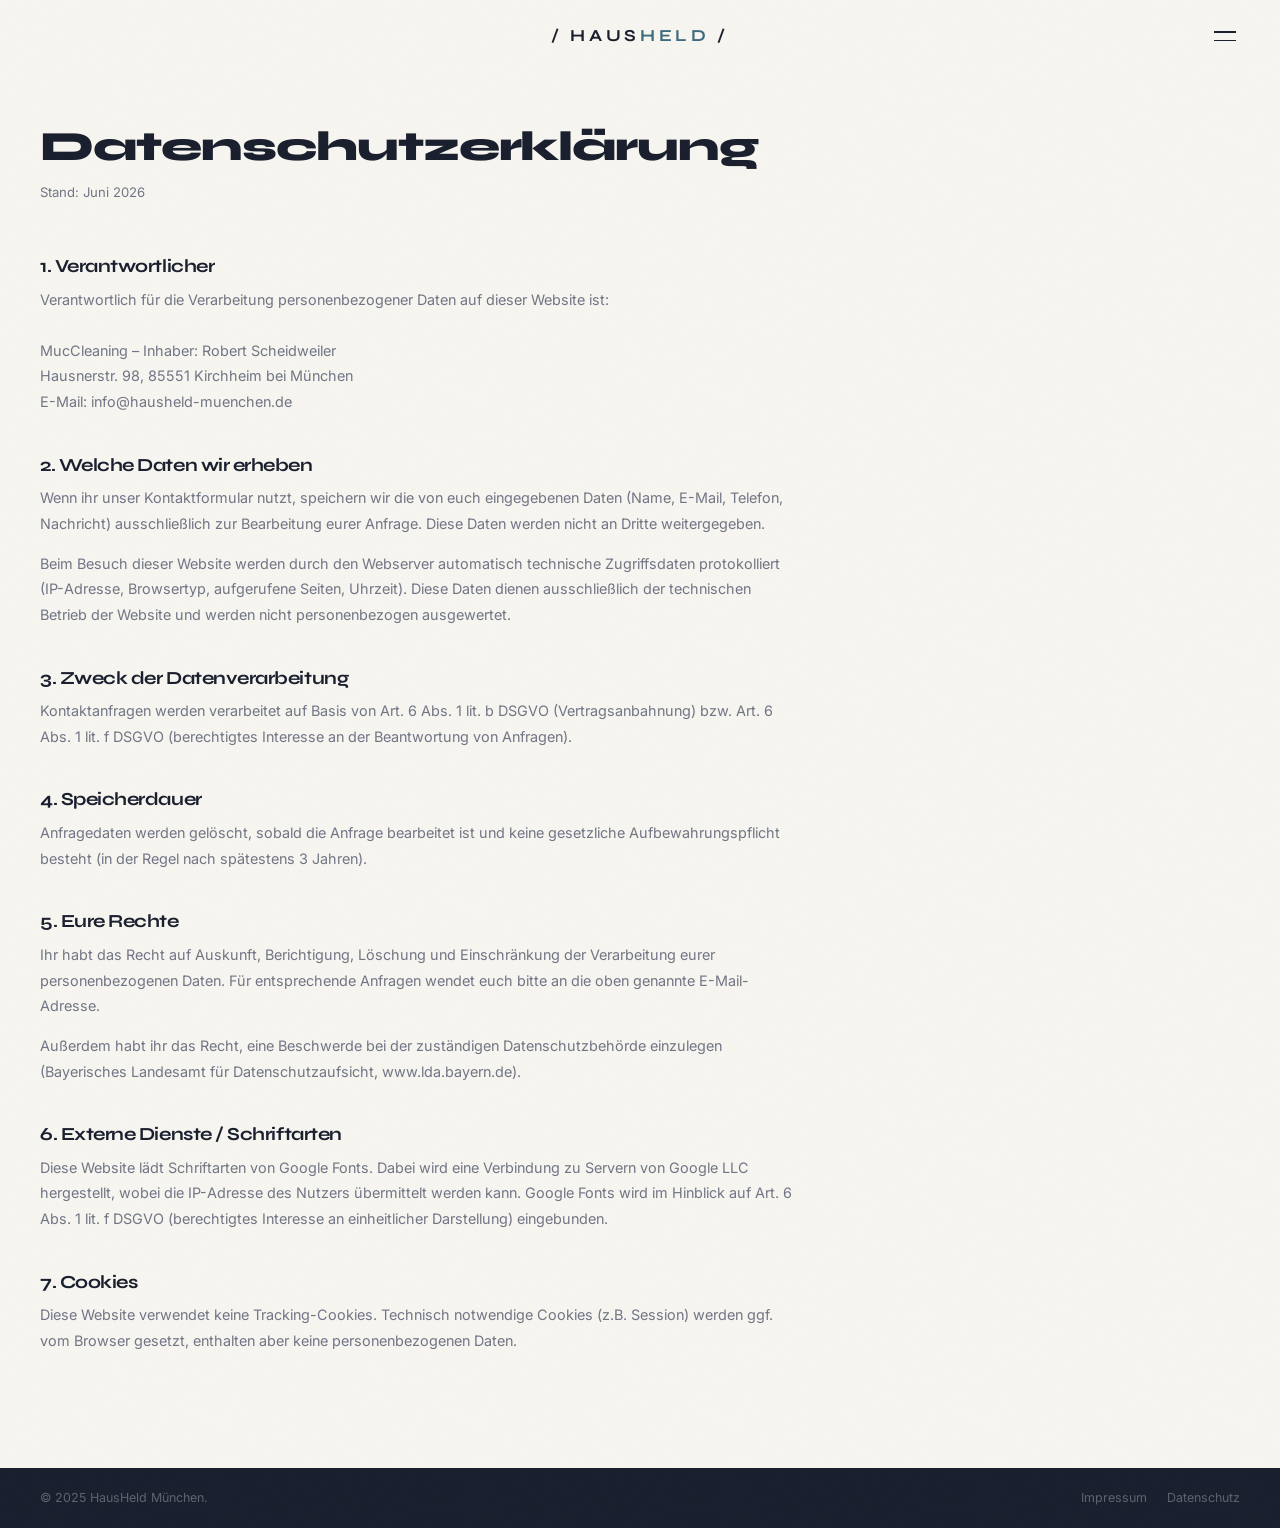
==== commit e88d8f98: "Complete Datenschutzerklärung with real contact details Co-Authored-By: Claude Sonnet 4.6 <noreply@a" ====
--- a/datenschutz.html
+++ b/datenschutz.html
@@ -32,7 +32,7 @@
     <li><a href="kontakt.html">Kontakt</a></li>
   </ul>
   <div class="nav__overlay-contact">
-    <a href="tel:+49XXXXXXXXX">+49 XXX XXXXXXXX</a>
+    <a href="tel:+491712143078">0171 2143078</a>
     <a href="mailto:info@hausheld-muenchen.de">info@hausheld-muenchen.de</a>
   </div>
 </nav>
@@ -42,13 +42,13 @@
     <div class="legal-content" style="padding-top: calc(var(--nav-h) + 52px);">
 
       <h1>Datenschutzerklärung</h1>
-      <p class="updated">Stand: Juni 2025</p>
+      <p class="updated">Stand: Juni 2026</p>
 
       <h2>1. Verantwortlicher</h2>
       <p>
         Verantwortlich für die Verarbeitung personenbezogener Daten auf dieser Website ist:<br><br>
-        [Vorname Nachname]<br>
-        [Straße Hausnummer], [PLZ] München<br>
+        MucCleaning – Inhaber: Robert Scheidweiler<br>
+        Hausnerstr. 98, 85551 Kirchheim bei München<br>
         E-Mail: info@hausheld-muenchen.de
       </p>
 
@@ -82,18 +82,12 @@
       <p>
         Diese Website lädt Schriftarten von Google Fonts. Dabei wird eine Verbindung zu Servern von Google LLC hergestellt, wobei die IP-Adresse des Nutzers übermittelt werden kann. Google Fonts wird im Hinblick auf Art. 6 Abs. 1 lit. f DSGVO (berechtigtes Interesse an einheitlicher Darstellung) eingebunden.
       </p>
-      <p>
-        Falls das Kontaktformular über einen Drittanbieter (z.B. Formspree) verarbeitet wird, gelten zusätzlich die Datenschutzbestimmungen dieses Anbieters. [Ggf. hier ergänzen.]
-      </p>
 
       <h2>7. Cookies</h2>
       <p>
         Diese Website verwendet keine Tracking-Cookies. Technisch notwendige Cookies (z.B. Session) werden ggf. vom Browser gesetzt, enthalten aber keine personenbezogenen Daten.
       </p>
 
-      <p style="margin-top: 40px; font-size: .8rem; color: var(--text-muted);">
-        ⚠️ Platzhalter: Diese Datenschutzerklärung muss vor dem Go-Live rechtlich geprüft und vollständig ausgefüllt werden. Je nach eingesetzten Diensten (Formular-Backend, Analytics, Hosting) sind weitere Anpassungen erforderlich.
-      </p>
 
     </div>
   </div>
--- a/css/style.css
+++ b/css/style.css
@@ -460,14 +460,36 @@
   text-align: center;
   color: var(--text);
   margin-bottom: 20px;
+  transform: scaleX(0);
+  transform-origin: center;
+  opacity: 0;
+  transition:
+    transform 1.4s cubic-bezier(0.16, 1, 0.3, 1),
+    opacity   0.7s ease;
+}
+
+.display-title.is-visible {
+  transform: scaleX(1);
+  opacity: 1;
 }
 
 .display-rule {
   width: 36px;
   height: 1px;
   background: var(--text);
+  opacity: 0;
+  margin: 0 auto 48px;
+  transform: scaleX(0);
+  transform-origin: center;
+  transition:
+    transform 0.55s cubic-bezier(0.16, 1, 0.3, 1),
+    opacity   0.4s ease;
+  transition-delay: 0.8s;
+}
+
+.display-rule.is-visible {
   opacity: 0.2;
-  margin: 0 auto 48px;
+  transform: scaleX(1);
 }
 
 .section-header { margin-bottom: 56px; }
@@ -1137,6 +1159,75 @@
   .cta-banner .btn { width: 100%; justify-content: center; }
 }
 
+/* ── Intro Splash ─────────────────────────────────── */
+
+.intro {
+  position: fixed;
+  inset: 0;
+  z-index: 10000;
+  background: var(--text);
+  display: flex;
+  align-items: center;
+  justify-content: center;
+  transition: transform 1s cubic-bezier(0.76, 0, 0.24, 1);
+  will-change: transform;
+}
+
+.intro.is-leaving { transform: translateY(-100%); }
+
+.intro__content {
+  display: flex;
+  flex-direction: column;
+  align-items: center;
+  pointer-events: none;
+  transition: filter 0.75s var(--ease), opacity 0.6s var(--ease);
+}
+
+.intro.is-leaving .intro__content {
+  filter: blur(14px);
+  opacity: 0;
+}
+
+.intro__line {
+  width: 0;
+  height: 1px;
+  background: rgba(255,255,255,0.12);
+  margin-bottom: 32px;
+  transition: width 0.55s cubic-bezier(0.4, 0, 0.2, 1);
+}
+.intro__line.is-visible { width: min(260px, 38vw); }
+
+.intro__logo {
+  font-family: var(--font-head);
+  font-size: clamp(0.85rem, 1.8vw, 1.15rem);
+  font-weight: 700;
+  letter-spacing: 0.26em;
+  text-transform: uppercase;
+  color: rgba(255,255,255,0.88);
+  display: flex;
+  align-items: center;
+  gap: 0.55em;
+  opacity: 0;
+  transform: translateY(6px);
+  transition: opacity 0.45s var(--ease), transform 0.45s var(--ease);
+}
+.intro__logo.is-visible { opacity: 1; transform: translateY(0); }
+
+.intro__slash { color: rgba(255,255,255,0.25); }
+.intro__word  { color: rgba(255,255,255,0.88); min-width: 5.5ch; }
+
+.intro__sub {
+  font-size: 0.65rem;
+  letter-spacing: 0.22em;
+  text-transform: uppercase;
+  color: rgba(255,255,255,0.2);
+  margin-top: 20px;
+  opacity: 0;
+  transform: translateY(5px);
+  transition: opacity 0.5s var(--ease), transform 0.5s var(--ease);
+}
+.intro__sub.is-visible { opacity: 1; transform: translateY(0); }
+
 /* ═══════════════════════════════════════════════════
    JS-ENHANCED LAYER
    ═══════════════════════════════════════════════════ */
@@ -1238,24 +1329,36 @@
   transform: translateY(0);
 }
 
-/* ── Split Text ───────────────────────────────────── */
+/* ── Heading Wave Reveal ──────────────────────────── */
 
 .anim-wrap {
   display: inline-block;
   overflow: hidden;
   vertical-align: bottom;
-  line-height: 1.2;
-}
-
-.anim-word {
+  line-height: 1.15;
+}
+
+.anim-space {
   display: inline-block;
-  transform: translateY(105%);
+  width: 0.28em;
+}
+
+.anim-word-group {
+  display: inline-block;
+  white-space: nowrap;
+}
+
+.anim-char {
+  display: inline-block;
+  transform: translateY(115%) rotate(4deg);
   opacity: 0;
-  transition: transform 0.65s var(--ease), opacity 0.65s var(--ease);
-}
-
-.anim-word.is-visible {
-  transform: translateY(0);
+  transition:
+    transform 0.65s cubic-bezier(0.16, 1, 0.3, 1),
+    opacity   0.4s ease;
+}
+
+.anim-char.is-visible {
+  transform: translateY(0) rotate(0deg);
   opacity: 1;
 }
 
